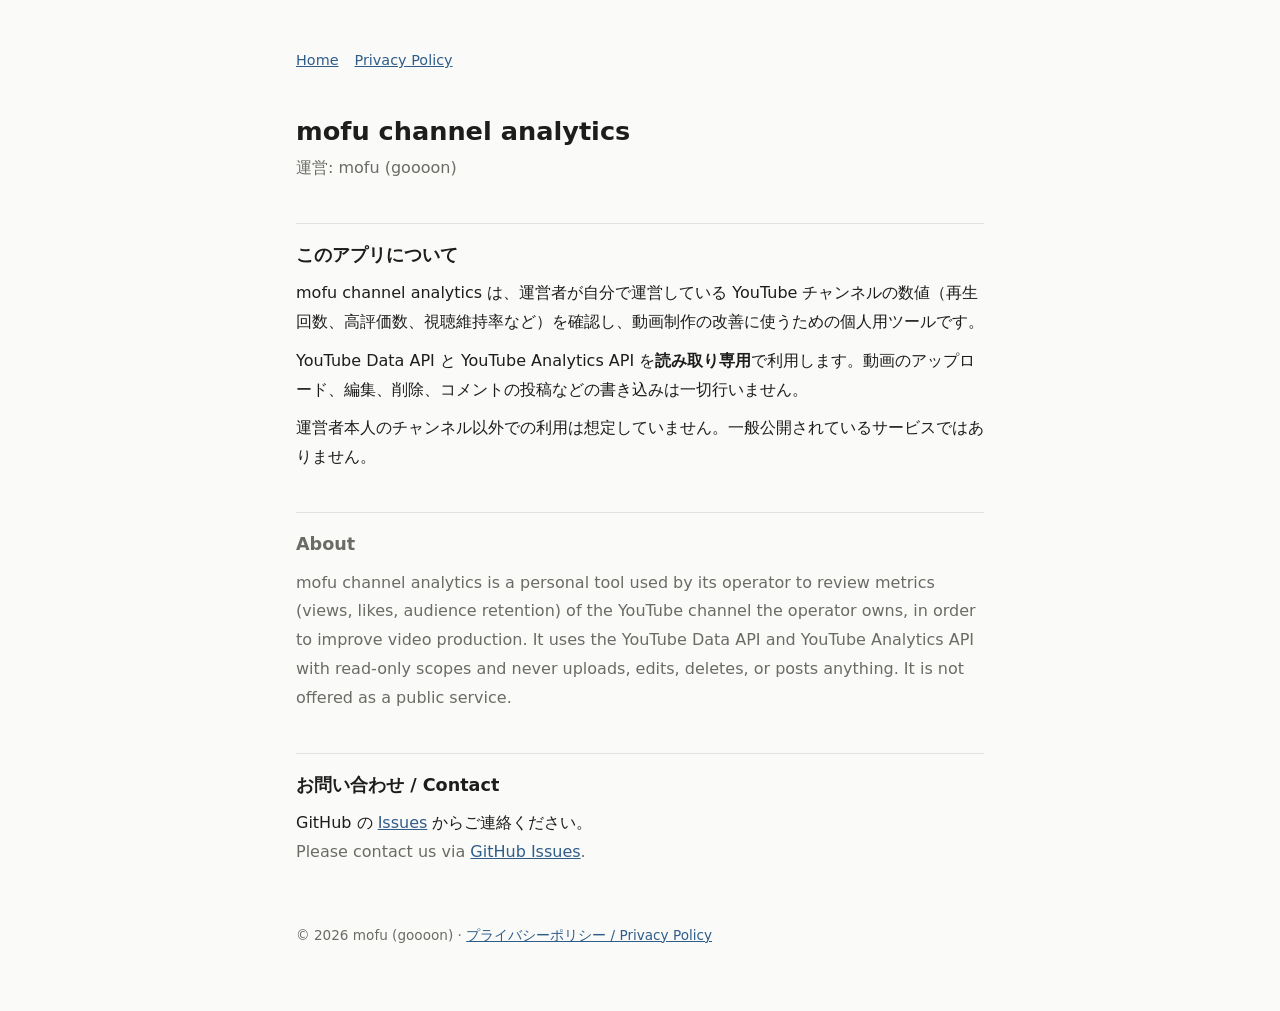
==== index.html @ f602515e "Homepage and privacy policy for mofu channel analytics (Google OAuth consent screen) Co-Authored-By:" ====
<!doctype html>
<html lang="ja">
<head>
<meta charset="utf-8">
<meta name="viewport" content="width=device-width,initial-scale=1">
<title>mofu channel analytics</title>
<meta name="description" content="自分の YouTube チャンネルの再生数・視聴維持率を確認するための個人用ツール">
<link rel="stylesheet" href="style.css">
</head>
<body>
<main>
<nav><a href="./">Home</a><a href="privacy.html">Privacy Policy</a></nav>
<h1>mofu channel analytics</h1>
<p class="sub">運営: mofu (goooon)</p>

<h2>このアプリについて</h2>
<p>mofu channel analytics は、運営者が自分で運営している YouTube チャンネルの数値（再生回数、高評価数、視聴維持率など）を確認し、動画制作の改善に使うための個人用ツールです。</p>
<p>YouTube Data API と YouTube Analytics API を<strong>読み取り専用</strong>で利用します。動画のアップロード、編集、削除、コメントの投稿などの書き込みは一切行いません。</p>
<p>運営者本人のチャンネル以外での利用は想定していません。一般公開されているサービスではありません。</p>

<h2 class="en">About</h2>
<p class="en">mofu channel analytics is a personal tool used by its operator to review metrics (views, likes, audience retention) of the YouTube channel the operator owns, in order to improve video production. It uses the YouTube Data API and YouTube Analytics API with read-only scopes and never uploads, edits, deletes, or posts anything. It is not offered as a public service.</p>

<h2>お問い合わせ / Contact</h2>
<p>GitHub の <a href="https://github.com/goooon-dev/goooon-dev.github.io/issues">Issues</a> からご連絡ください。<br><span class="en">Please contact us via <a href="https://github.com/goooon-dev/goooon-dev.github.io/issues">GitHub Issues</a>.</span></p>

<footer>© 2026 mofu (goooon) · <a href="privacy.html">プライバシーポリシー / Privacy Policy</a></footer>
</main>
</body>
</html>
---- style.css ----
:root{--bg:#fafaf8;--fg:#1d1d1b;--muted:#6b6b66;--line:#e3e2dd;--accent:#2f5d8a}
@media (prefers-color-scheme:dark){:root{--bg:#161615;--fg:#ecebe6;--muted:#9c9b95;--line:#2c2c2a;--accent:#8fb4dc}}
*{box-sizing:border-box}
body{margin:0;background:var(--bg);color:var(--fg);font:16px/1.8 system-ui,-apple-system,"Hiragino Sans","Noto Sans JP",sans-serif}
main{max-width:720px;margin:0 auto;padding:48px 16px 64px}
h1{font-size:1.6rem;line-height:1.4;margin:0 0 4px}
h2{font-size:1.1rem;margin:40px 0 8px;padding-top:16px;border-top:1px solid var(--line)}
p,li{margin:0 0 10px}
.sub{color:var(--muted);margin-bottom:32px}
a{color:var(--accent)}
nav{display:flex;gap:16px;font-size:.9rem;margin-bottom:40px}
footer{margin-top:56px;color:var(--muted);font-size:.85rem}
.en{color:var(--muted)}
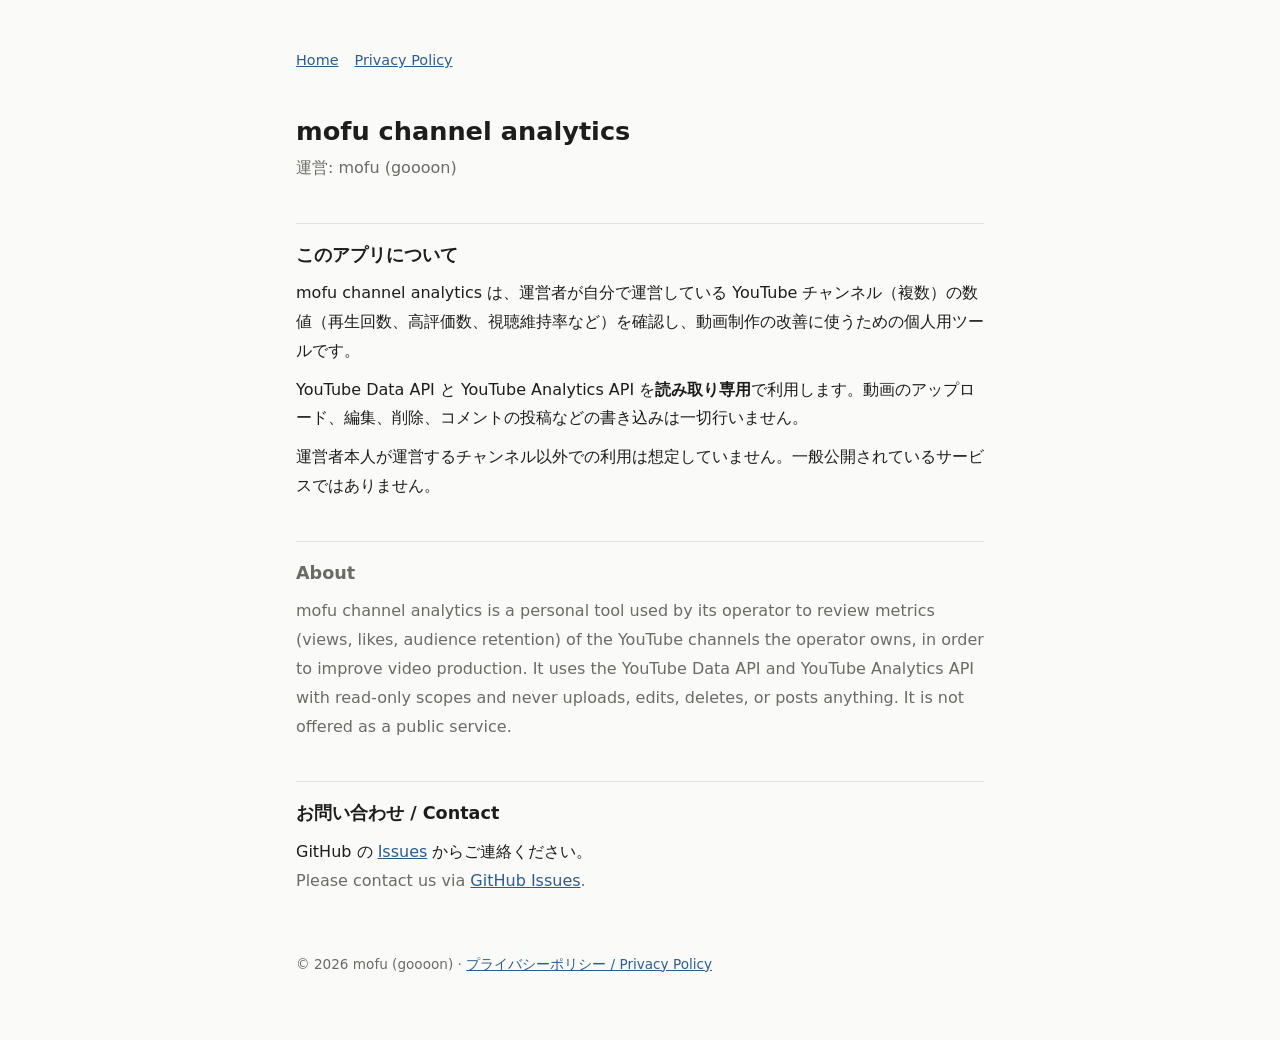
==== commit 3f2dff4a: "Cover all of the operator's own channels (drama and news) Co-Authored-By: Claude Opus 5.5 <noreply@a" ====
--- a/index.html
+++ b/index.html
@@ -4,7 +4,7 @@
 <meta charset="utf-8">
 <meta name="viewport" content="width=device-width,initial-scale=1">
 <title>mofu channel analytics</title>
-<meta name="description" content="自分の YouTube チャンネルの再生数・視聴維持率を確認するための個人用ツール">
+<meta name="description" content="運営者の YouTube チャンネルの再生数・視聴維持率を確認するための個人用ツール">
 <link rel="stylesheet" href="style.css">
 </head>
 <body>
@@ -14,12 +14,12 @@
 <p class="sub">運営: mofu (goooon)</p>
 
 <h2>このアプリについて</h2>
-<p>mofu channel analytics は、運営者が自分で運営している YouTube チャンネルの数値（再生回数、高評価数、視聴維持率など）を確認し、動画制作の改善に使うための個人用ツールです。</p>
+<p>mofu channel analytics は、運営者が自分で運営している YouTube チャンネル（複数）の数値（再生回数、高評価数、視聴維持率など）を確認し、動画制作の改善に使うための個人用ツールです。</p>
 <p>YouTube Data API と YouTube Analytics API を<strong>読み取り専用</strong>で利用します。動画のアップロード、編集、削除、コメントの投稿などの書き込みは一切行いません。</p>
-<p>運営者本人のチャンネル以外での利用は想定していません。一般公開されているサービスではありません。</p>
+<p>運営者本人が運営するチャンネル以外での利用は想定していません。一般公開されているサービスではありません。</p>
 
 <h2 class="en">About</h2>
-<p class="en">mofu channel analytics is a personal tool used by its operator to review metrics (views, likes, audience retention) of the YouTube channel the operator owns, in order to improve video production. It uses the YouTube Data API and YouTube Analytics API with read-only scopes and never uploads, edits, deletes, or posts anything. It is not offered as a public service.</p>
+<p class="en">mofu channel analytics is a personal tool used by its operator to review metrics (views, likes, audience retention) of the YouTube channels the operator owns, in order to improve video production. It uses the YouTube Data API and YouTube Analytics API with read-only scopes and never uploads, edits, deletes, or posts anything. It is not offered as a public service.</p>
 
 <h2>お問い合わせ / Contact</h2>
 <p>GitHub の <a href="https://github.com/goooon-dev/goooon-dev.github.io/issues">Issues</a> からご連絡ください。<br><span class="en">Please contact us via <a href="https://github.com/goooon-dev/goooon-dev.github.io/issues">GitHub Issues</a>.</span></p>
